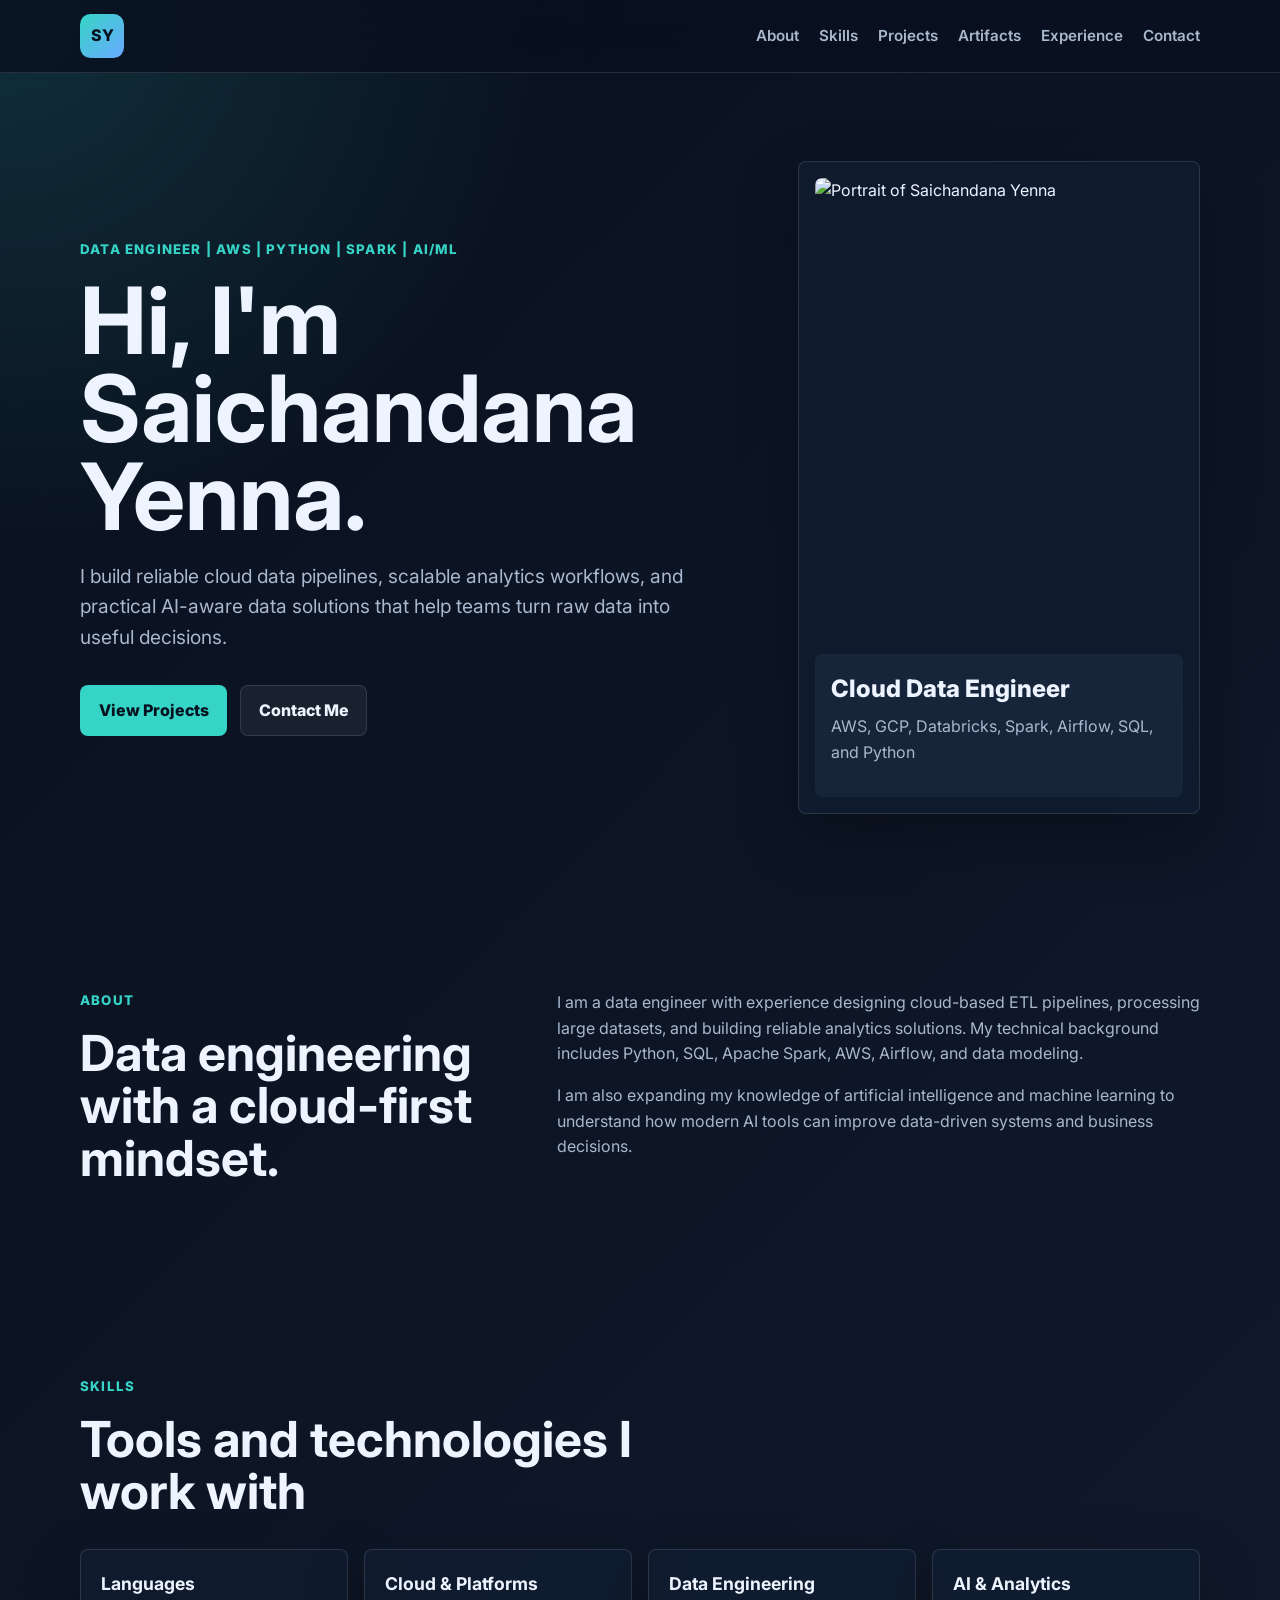
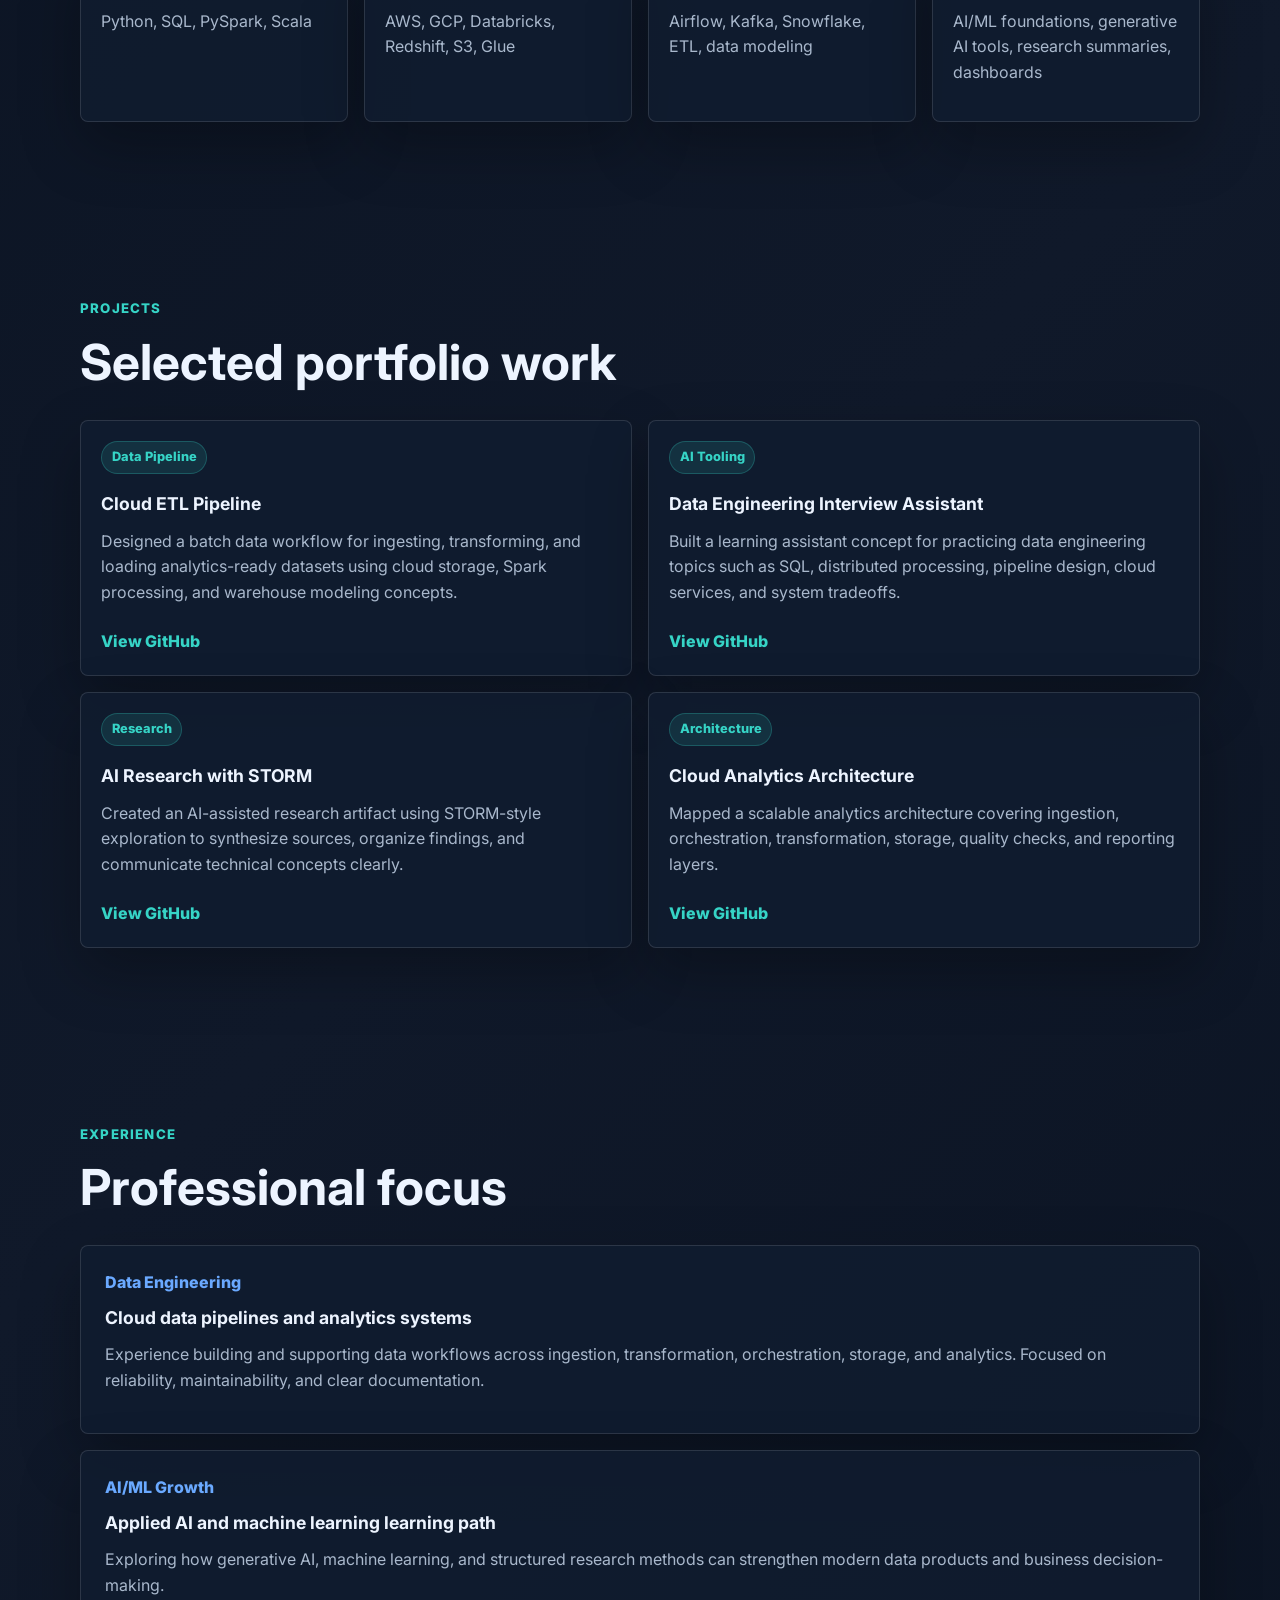
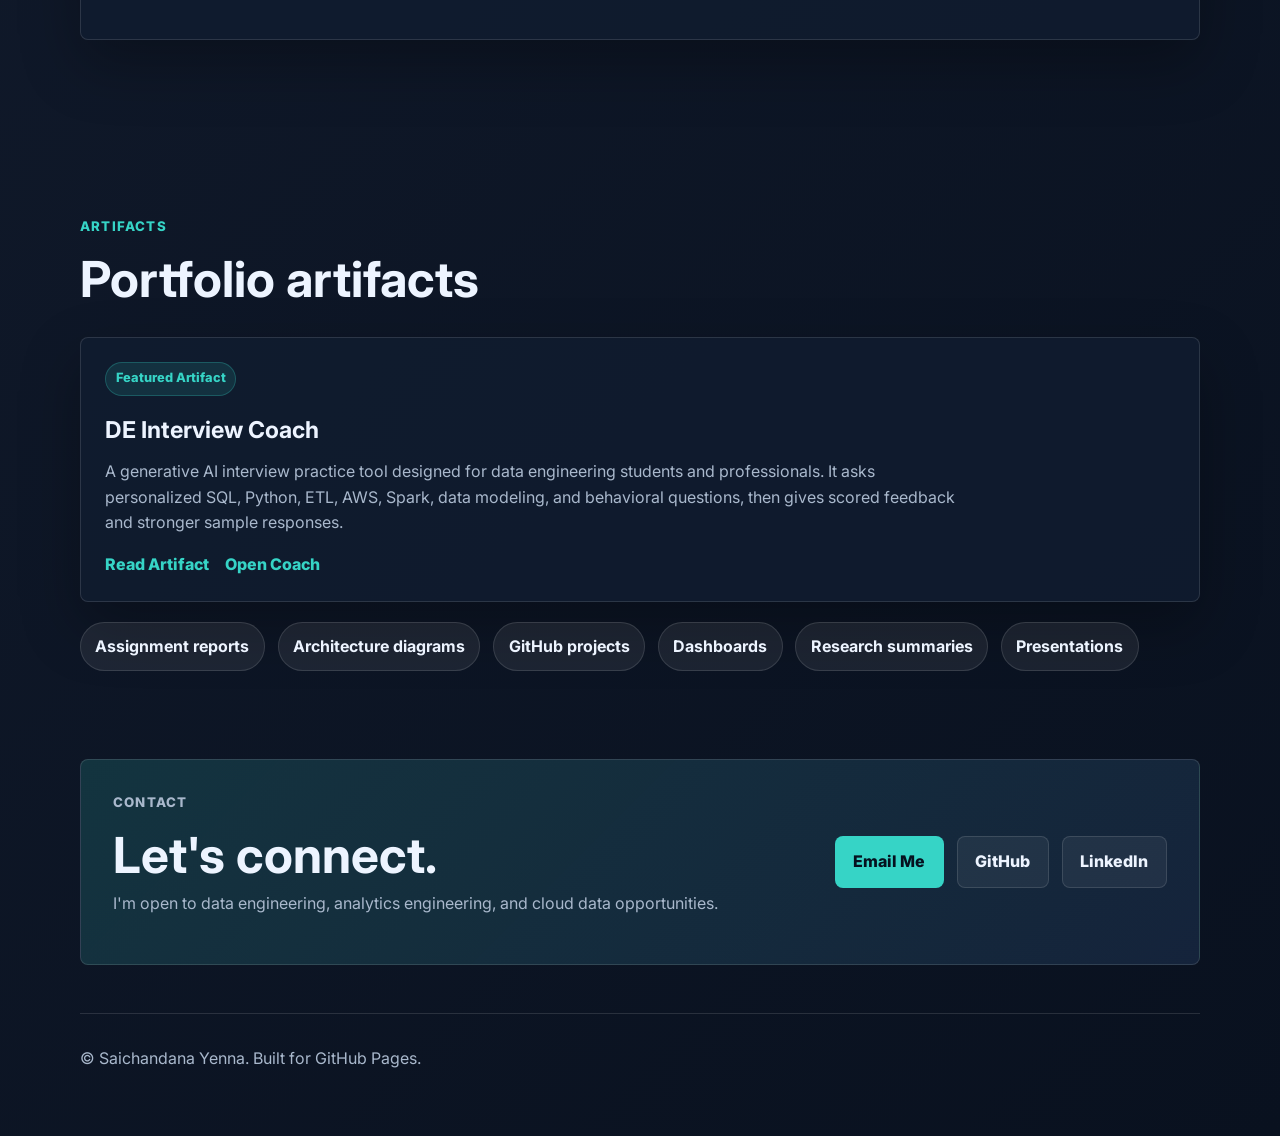
==== index.html @ 12b321be "Add DE Interview Coach artifact page" ====
<!DOCTYPE html>
<html lang="en">
<head>
  <meta charset="UTF-8">
  <meta name="viewport" content="width=device-width, initial-scale=1.0">
  <meta name="description" content="Saichandana Yenna portfolio - Data Engineer focused on cloud data pipelines, analytics, Spark, AWS, and AI/ML.">
  <title>Saichandana Yenna | Data Engineer Portfolio</title>
  <link rel="preconnect" href="https://fonts.googleapis.com">
  <link rel="preconnect" href="https://fonts.gstatic.com" crossorigin>
  <link href="https://fonts.googleapis.com/css2?family=Inter:wght@400;500;600;700;800&display=swap" rel="stylesheet">
  <link rel="stylesheet" href="styles.css">
</head>
<body>
  <a class="skip-link" href="#main">Skip to content</a>

  <header class="site-header">
    <nav class="nav" aria-label="Primary navigation">
      <a class="brand" href="#home" aria-label="Saichandana Yenna home">SY</a>
      <button class="nav-toggle" type="button" aria-label="Open menu" aria-expanded="false">
        <span></span>
        <span></span>
        <span></span>
      </button>
      <div class="nav-links">
        <a href="#about">About</a>
        <a href="#skills">Skills</a>
        <a href="#projects">Projects</a>
        <a href="#artifacts">Artifacts</a>
        <a href="#experience">Experience</a>
        <a href="#contact">Contact</a>
      </div>
    </nav>
  </header>

  <main id="main">
    <section class="hero section" id="home">
      <div class="hero-content">
        <p class="eyebrow">Data Engineer | AWS | Python | Spark | AI/ML</p>
        <h1>Hi, I'm Saichandana Yenna.</h1>
        <p class="hero-copy">
          I build reliable cloud data pipelines, scalable analytics workflows, and practical AI-aware data solutions that help teams turn raw data into useful decisions.
        </p>
        <div class="hero-actions">
          <a class="button primary" href="#projects">View Projects</a>
          <a class="button secondary" href="mailto:saichandanayenna@gmail.com">Contact Me</a>
        </div>
      </div>
      <aside class="hero-panel profile-card" aria-label="Saichandana Yenna profile">
        <img src="assets/profile-photo.jpg" alt="Portrait of Saichandana Yenna" class="profile-photo">
        <div>
          <span class="metric">Cloud Data Engineer</span>
          <p>AWS, GCP, Databricks, Spark, Airflow, SQL, and Python</p>
        </div>
      </aside>
    </section>

    <section class="section two-column" id="about">
      <div>
        <p class="eyebrow">About</p>
        <h2>Data engineering with a cloud-first mindset.</h2>
      </div>
      <div class="section-copy">
        <p>
          I am a data engineer with experience designing cloud-based ETL pipelines, processing large datasets, and building reliable analytics solutions. My technical background includes Python, SQL, Apache Spark, AWS, Airflow, and data modeling.
        </p>
        <p>
          I am also expanding my knowledge of artificial intelligence and machine learning to understand how modern AI tools can improve data-driven systems and business decisions.
        </p>
      </div>
    </section>

    <section class="section" id="skills">
      <div class="section-heading">
        <p class="eyebrow">Skills</p>
        <h2>Tools and technologies I work with</h2>
      </div>
      <div class="skill-grid">
        <div class="skill-group">
          <h3>Languages</h3>
          <p>Python, SQL, PySpark, Scala</p>
        </div>
        <div class="skill-group">
          <h3>Cloud & Platforms</h3>
          <p>AWS, GCP, Databricks, Redshift, S3, Glue</p>
        </div>
        <div class="skill-group">
          <h3>Data Engineering</h3>
          <p>Airflow, Kafka, Snowflake, ETL, data modeling</p>
        </div>
        <div class="skill-group">
          <h3>AI & Analytics</h3>
          <p>AI/ML foundations, generative AI tools, research summaries, dashboards</p>
        </div>
      </div>
    </section>

    <section class="section" id="projects">
      <div class="section-heading">
        <p class="eyebrow">Projects</p>
        <h2>Selected portfolio work</h2>
      </div>
      <div class="project-grid">
        <article class="project-card">
          <div class="project-tag">Data Pipeline</div>
          <h3>Cloud ETL Pipeline</h3>
          <p>Designed a batch data workflow for ingesting, transforming, and loading analytics-ready datasets using cloud storage, Spark processing, and warehouse modeling concepts.</p>
          <a href="https://github.com/SaichandanaYenna" target="_blank" rel="noreferrer">View GitHub</a>
        </article>
        <article class="project-card">
          <div class="project-tag">AI Tooling</div>
          <h3>Data Engineering Interview Assistant</h3>
          <p>Built a learning assistant concept for practicing data engineering topics such as SQL, distributed processing, pipeline design, cloud services, and system tradeoffs.</p>
          <a href="https://github.com/SaichandanaYenna" target="_blank" rel="noreferrer">View GitHub</a>
        </article>
        <article class="project-card">
          <div class="project-tag">Research</div>
          <h3>AI Research with STORM</h3>
          <p>Created an AI-assisted research artifact using STORM-style exploration to synthesize sources, organize findings, and communicate technical concepts clearly.</p>
          <a href="https://github.com/SaichandanaYenna" target="_blank" rel="noreferrer">View GitHub</a>
        </article>
        <article class="project-card">
          <div class="project-tag">Architecture</div>
          <h3>Cloud Analytics Architecture</h3>
          <p>Mapped a scalable analytics architecture covering ingestion, orchestration, transformation, storage, quality checks, and reporting layers.</p>
          <a href="https://github.com/SaichandanaYenna" target="_blank" rel="noreferrer">View GitHub</a>
        </article>
      </div>
    </section>

    <section class="section timeline-section" id="experience">
      <div class="section-heading">
        <p class="eyebrow">Experience</p>
        <h2>Professional focus</h2>
      </div>
      <div class="timeline">
        <article class="timeline-item">
          <span>Data Engineering</span>
          <h3>Cloud data pipelines and analytics systems</h3>
          <p>Experience building and supporting data workflows across ingestion, transformation, orchestration, storage, and analytics. Focused on reliability, maintainability, and clear documentation.</p>
        </article>
        <article class="timeline-item">
          <span>AI/ML Growth</span>
          <h3>Applied AI and machine learning learning path</h3>
          <p>Exploring how generative AI, machine learning, and structured research methods can strengthen modern data products and business decision-making.</p>
        </article>
      </div>
    </section>

    <section class="section" id="artifacts">
      <div class="section-heading">
        <p class="eyebrow">Artifacts</p>
        <h2>Portfolio artifacts</h2>
      </div>
      <article class="artifact-card">
        <div class="project-tag">Featured Artifact</div>
        <h3>DE Interview Coach</h3>
        <p>
          A generative AI interview practice tool designed for data engineering students and professionals. It asks personalized SQL, Python, ETL, AWS, Spark, data modeling, and behavioral questions, then gives scored feedback and stronger sample responses.
        </p>
        <div class="artifact-actions">
          <a href="de-interview-coach.html">Read Artifact</a>
          <a href="https://chatgpt.com/g/g-6a4af58b7a688191876b90e25c432fd0-de-interview-coach" target="_blank" rel="noreferrer">Open Coach</a>
        </div>
      </article>
      <div class="artifact-list">
        <span>Assignment reports</span>
        <span>Architecture diagrams</span>
        <span>GitHub projects</span>
        <span>Dashboards</span>
        <span>Research summaries</span>
        <span>Presentations</span>
      </div>
    </section>

    <section class="section contact-section" id="contact">
      <div>
        <p class="eyebrow">Contact</p>
        <h2>Let's connect.</h2>
        <p>I'm open to data engineering, analytics engineering, and cloud data opportunities.</p>
      </div>
      <div class="contact-actions">
        <a class="button primary" href="mailto:saichandanayenna@gmail.com">Email Me</a>
        <a class="button secondary" href="https://github.com/SaichandanaYenna" target="_blank" rel="noreferrer">GitHub</a>
        <a class="button secondary" href="https://www.linkedin.com/in/saichandana-yenna/" target="_blank" rel="noreferrer">LinkedIn</a>
      </div>
    </section>
  </main>

  <footer class="site-footer">
    <p>&copy; <span id="year"></span> Saichandana Yenna. Built for GitHub Pages.</p>
  </footer>

  <script src="script.js"></script>
</body>
</html>
---- styles.css ----
:root {
  --bg: #09111f;
  --panel: #111d30;
  --panel-strong: #17253b;
  --text: #edf4ff;
  --muted: #a9b8cc;
  --accent: #36d4c6;
  --accent-strong: #6aa9ff;
  --border: rgba(255, 255, 255, 0.12);
  --shadow: 0 24px 60px rgba(0, 0, 0, 0.28);
  --max-width: 1120px;
}

* {
  box-sizing: border-box;
}

html {
  scroll-behavior: smooth;
}

body {
  margin: 0;
  font-family: Inter, system-ui, -apple-system, BlinkMacSystemFont, "Segoe UI", sans-serif;
  color: var(--text);
  background:
    radial-gradient(circle at top left, rgba(54, 212, 198, 0.16), transparent 34rem),
    linear-gradient(135deg, #09111f 0%, #10192a 52%, #09111f 100%);
  line-height: 1.6;
}

a {
  color: inherit;
}

.skip-link {
  position: absolute;
  left: 1rem;
  top: -5rem;
  z-index: 10;
  padding: 0.75rem 1rem;
  color: var(--bg);
  background: var(--accent);
  border-radius: 0.5rem;
  transition: top 180ms ease;
}

.skip-link:focus {
  top: 1rem;
}

.site-header {
  position: sticky;
  top: 0;
  z-index: 5;
  background: rgba(9, 17, 31, 0.82);
  border-bottom: 1px solid var(--border);
  backdrop-filter: blur(18px);
}

.nav {
  width: min(100% - 2rem, var(--max-width));
  min-height: 4.5rem;
  margin: 0 auto;
  display: flex;
  align-items: center;
  justify-content: space-between;
  gap: 1.5rem;
}

.brand {
  display: inline-grid;
  place-items: center;
  width: 2.75rem;
  height: 2.75rem;
  color: #06111f;
  background: linear-gradient(135deg, var(--accent), var(--accent-strong));
  border-radius: 0.65rem;
  font-weight: 800;
  text-decoration: none;
  letter-spacing: 0;
}

.nav-links {
  display: flex;
  align-items: center;
  gap: 1.25rem;
}

.nav-links a {
  color: var(--muted);
  font-size: 0.95rem;
  font-weight: 600;
  text-decoration: none;
}

.nav-links a:hover,
.nav-links a:focus-visible {
  color: var(--text);
}

.nav-toggle {
  display: none;
  width: 2.75rem;
  height: 2.75rem;
  padding: 0;
  background: transparent;
  border: 1px solid var(--border);
  border-radius: 0.5rem;
}

.nav-toggle span {
  display: block;
  width: 1.1rem;
  height: 2px;
  margin: 0.25rem auto;
  background: var(--text);
}

.section {
  width: min(100% - 2rem, var(--max-width));
  margin: 0 auto;
  padding: 5.5rem 0;
}

.hero {
  min-height: calc(100vh - 4.5rem);
  display: grid;
  grid-template-columns: minmax(0, 1.25fr) minmax(18rem, 0.75fr);
  align-items: center;
  gap: 3rem;
}

.hero-content {
  max-width: 45rem;
}

.eyebrow {
  margin: 0 0 1rem;
  color: var(--accent);
  font-size: 0.83rem;
  font-weight: 800;
  letter-spacing: 0.09em;
  text-transform: uppercase;
}

h1,
h2,
h3,
p {
  margin-top: 0;
}

h1 {
  margin-bottom: 1.25rem;
  font-size: clamp(3rem, 8vw, 5.8rem);
  line-height: 0.95;
  letter-spacing: 0;
}

h2 {
  margin-bottom: 1rem;
  font-size: clamp(2rem, 4vw, 3.1rem);
  line-height: 1.05;
  letter-spacing: 0;
}

h3 {
  margin-bottom: 0.65rem;
  font-size: 1.1rem;
}

.hero-copy {
  max-width: 40rem;
  color: var(--muted);
  font-size: 1.2rem;
}

.hero-actions,
.contact-actions {
  display: flex;
  flex-wrap: wrap;
  gap: 0.8rem;
  margin-top: 2rem;
}

.button {
  display: inline-flex;
  align-items: center;
  justify-content: center;
  min-height: 2.9rem;
  padding: 0.75rem 1.1rem;
  border: 1px solid transparent;
  border-radius: 0.5rem;
  font-weight: 800;
  text-decoration: none;
}

.button.primary {
  color: #05111f;
  background: var(--accent);
}

.button.secondary {
  color: var(--text);
  background: rgba(255, 255, 255, 0.06);
  border-color: var(--border);
}

.button:hover,
.button:focus-visible {
  transform: translateY(-1px);
}

.hero-panel,
.skill-group,
.project-card,
.timeline-item {
  background: rgba(17, 29, 48, 0.82);
  border: 1px solid var(--border);
  border-radius: 0.5rem;
  box-shadow: var(--shadow);
}

.hero-panel {
  display: grid;
  gap: 1rem;
  padding: 1rem;
}

.hero-panel div {
  padding: 1rem;
  background: var(--panel-strong);
  border-radius: 0.45rem;
}

.profile-card {
  overflow: hidden;
}

.profile-photo {
  display: block;
  width: 100%;
  aspect-ratio: 4 / 5;
  object-fit: cover;
  object-position: center top;
  border-radius: 0.45rem;
}

.hero-panel p,
.skill-group p,
.project-card p,
.timeline-item p,
.contact-section p,
.section-copy p {
  color: var(--muted);
}

.metric {
  display: block;
  margin-bottom: 0.35rem;
  color: var(--text);
  font-size: 1.5rem;
  font-weight: 800;
}

.two-column {
  display: grid;
  grid-template-columns: 0.8fr 1.2fr;
  gap: 3rem;
}

.section-heading {
  max-width: 42rem;
  margin-bottom: 2rem;
}

.skill-grid,
.project-grid {
  display: grid;
  grid-template-columns: repeat(4, minmax(0, 1fr));
  gap: 1rem;
}

.skill-group,
.project-card {
  padding: 1.25rem;
}

.project-grid {
  grid-template-columns: repeat(2, minmax(0, 1fr));
}

.project-card {
  min-height: 16rem;
  display: flex;
  flex-direction: column;
  align-items: flex-start;
}

.project-card a {
  margin-top: auto;
  color: var(--accent);
  font-weight: 800;
  text-decoration: none;
}

.project-tag {
  width: fit-content;
  margin-bottom: 1rem;
  padding: 0.35rem 0.6rem;
  color: var(--accent);
  background: rgba(54, 212, 198, 0.12);
  border: 1px solid rgba(54, 212, 198, 0.25);
  border-radius: 999px;
  font-size: 0.8rem;
  font-weight: 800;
}

.timeline {
  display: grid;
  gap: 1rem;
}

.timeline-item {
  padding: 1.5rem;
}

.timeline-item span {
  display: block;
  margin-bottom: 0.5rem;
  color: var(--accent-strong);
  font-weight: 800;
}

.artifact-list {
  display: flex;
  flex-wrap: wrap;
  gap: 0.8rem;
}

.artifact-card {
  margin-bottom: 1.25rem;
  padding: 1.5rem;
  background: rgba(17, 29, 48, 0.82);
  border: 1px solid var(--border);
  border-radius: 0.5rem;
  box-shadow: var(--shadow);
}

.artifact-card h3 {
  font-size: 1.45rem;
}

.artifact-card p {
  max-width: 54rem;
  color: var(--muted);
}

.artifact-actions {
  display: flex;
  flex-wrap: wrap;
  gap: 1rem;
}

.artifact-actions a,
.back-link {
  color: var(--accent);
  font-weight: 800;
  text-decoration: none;
}

.artifact-page {
  max-width: 920px;
}

.back-link {
  display: inline-flex;
  margin-bottom: 2rem;
}

.artifact-hero {
  padding-bottom: 3rem;
  border-bottom: 1px solid var(--border);
}

.artifact-page h1 {
  font-size: clamp(2.8rem, 7vw, 5rem);
}

.artifact-body {
  display: grid;
  gap: 2.25rem;
  padding-top: 3rem;
}

.artifact-body section {
  padding: 1.5rem;
  background: rgba(17, 29, 48, 0.58);
  border: 1px solid var(--border);
  border-radius: 0.5rem;
}

.artifact-body h2 {
  font-size: clamp(1.55rem, 3vw, 2.15rem);
}

.artifact-body p {
  color: var(--muted);
}

.artifact-list span {
  padding: 0.65rem 0.9rem;
  color: var(--text);
  background: rgba(255, 255, 255, 0.07);
  border: 1px solid var(--border);
  border-radius: 999px;
  font-weight: 700;
}

.contact-section {
  display: grid;
  grid-template-columns: 1fr auto;
  align-items: center;
  gap: 2rem;
  margin-bottom: 3rem;
  padding: 2rem;
  background: linear-gradient(135deg, rgba(54, 212, 198, 0.16), rgba(106, 169, 255, 0.12));
  border: 1px solid var(--border);
  border-radius: 0.5rem;
}

.contact-section h2 {
  margin-bottom: 0.6rem;
}

.contact-actions {
  justify-content: flex-end;
  margin-top: 0;
}

.site-footer {
  width: min(100% - 2rem, var(--max-width));
  margin: 0 auto;
  padding: 2rem 0 3rem;
  color: var(--muted);
  border-top: 1px solid var(--border);
}

@media (max-width: 900px) {
  .hero,
  .two-column,
  .contact-section {
    grid-template-columns: 1fr;
  }

  .skill-grid,
  .project-grid {
    grid-template-columns: repeat(2, minmax(0, 1fr));
  }

  .contact-actions {
    justify-content: flex-start;
  }
}

@media (max-width: 680px) {
  .nav {
    min-height: 4rem;
  }

  .nav-toggle {
    display: block;
  }

  .nav-links {
    position: absolute;
    left: 1rem;
    right: 1rem;
    top: 4.4rem;
    display: none;
    flex-direction: column;
    align-items: stretch;
    padding: 1rem;
    background: var(--panel);
    border: 1px solid var(--border);
    border-radius: 0.5rem;
  }

  .nav-links.is-open {
    display: flex;
  }

  .nav-links a {
    padding: 0.55rem;
  }

  .section {
    padding: 4rem 0;
  }

  .hero {
    min-height: auto;
    padding-top: 4rem;
  }

  h1 {
    font-size: 3rem;
  }

  .skill-grid,
  .project-grid {
    grid-template-columns: 1fr;
  }

  .contact-section {
    padding: 1.25rem;
  }

  .artifact-body section {
    padding: 1.1rem;
  }
}
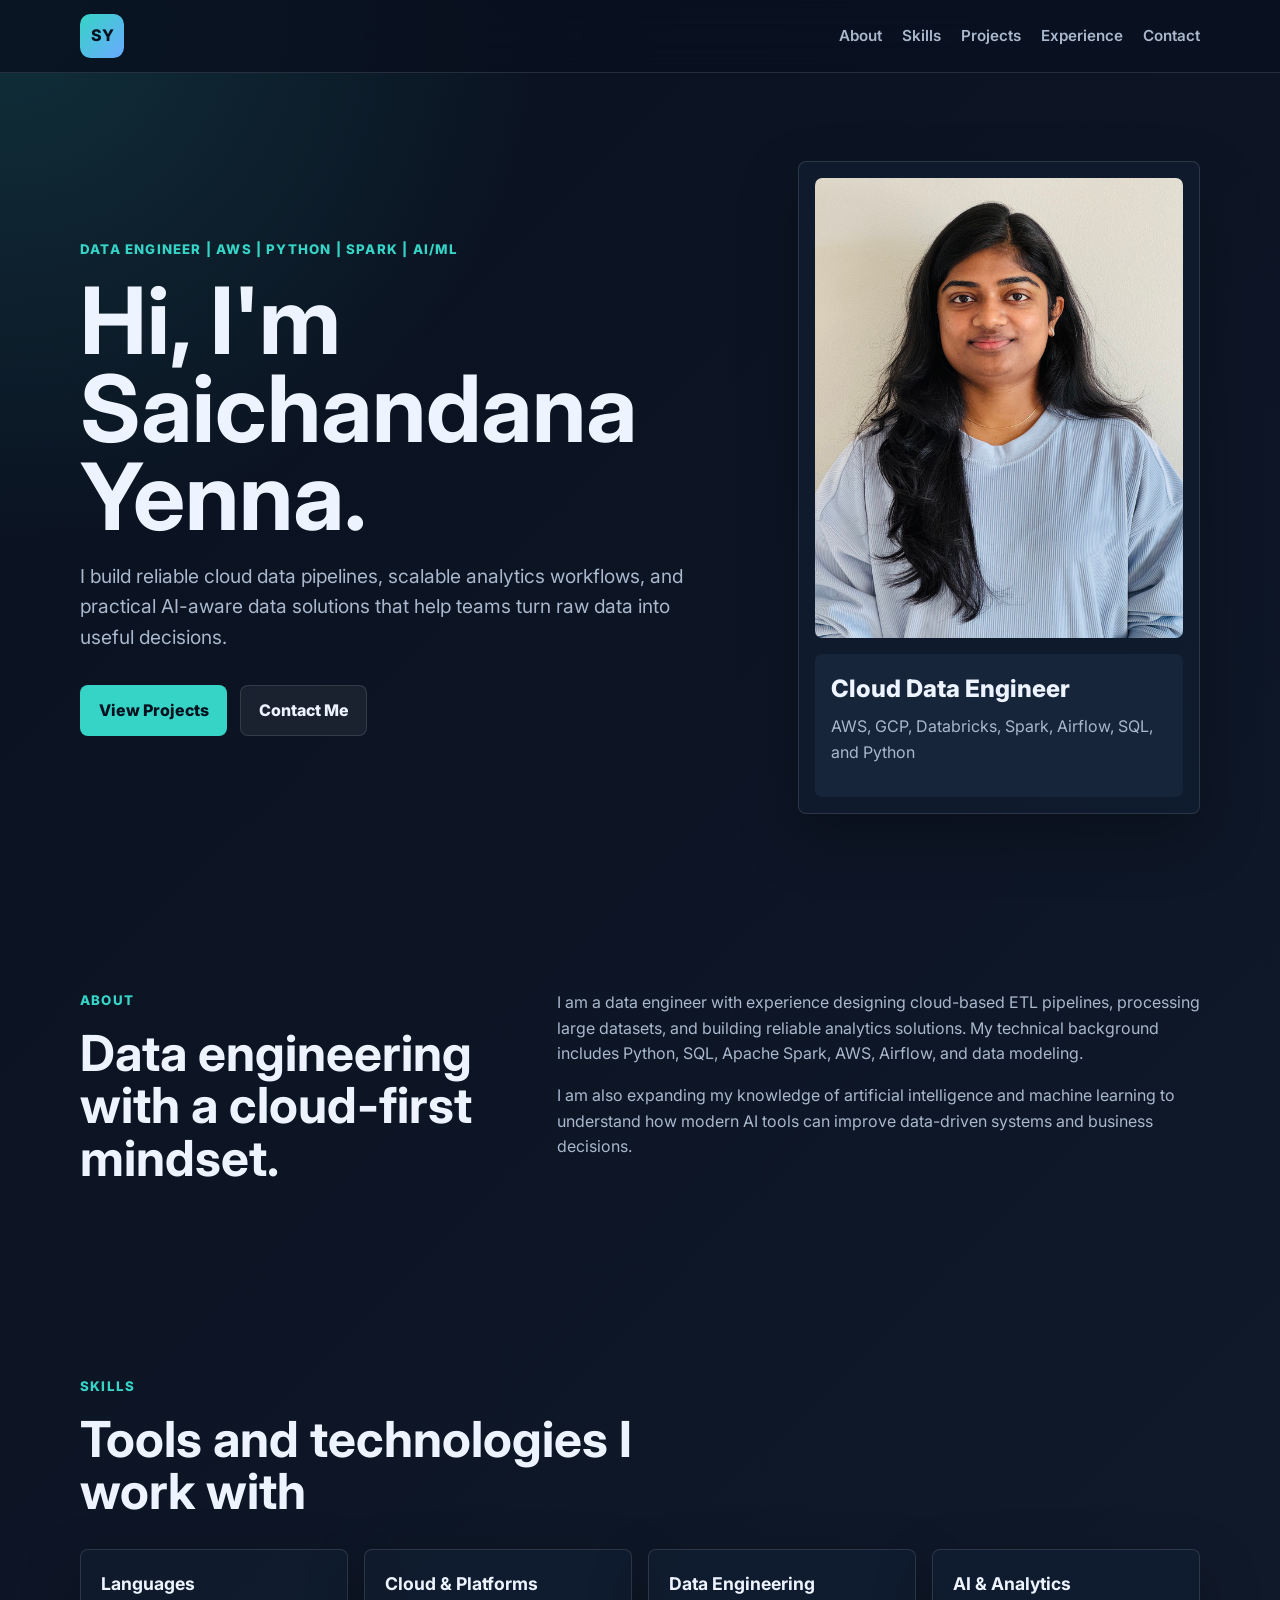
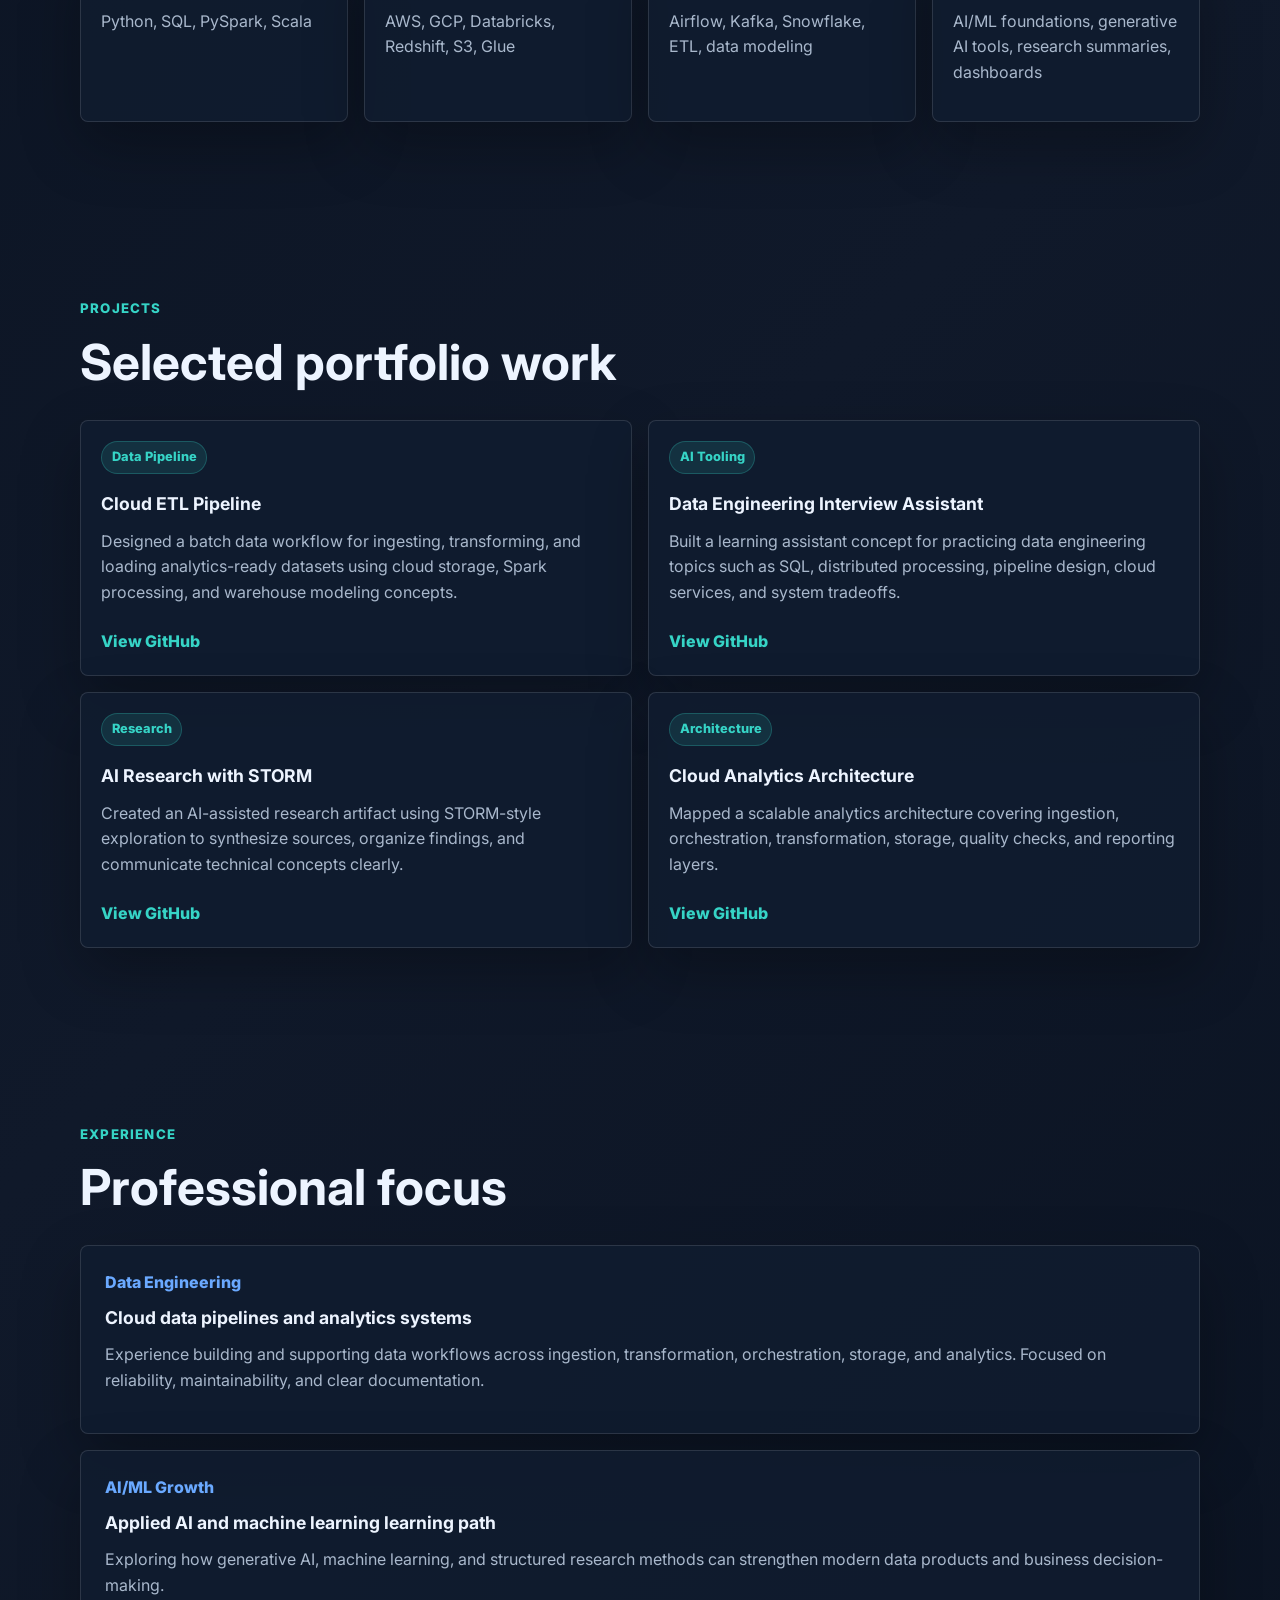
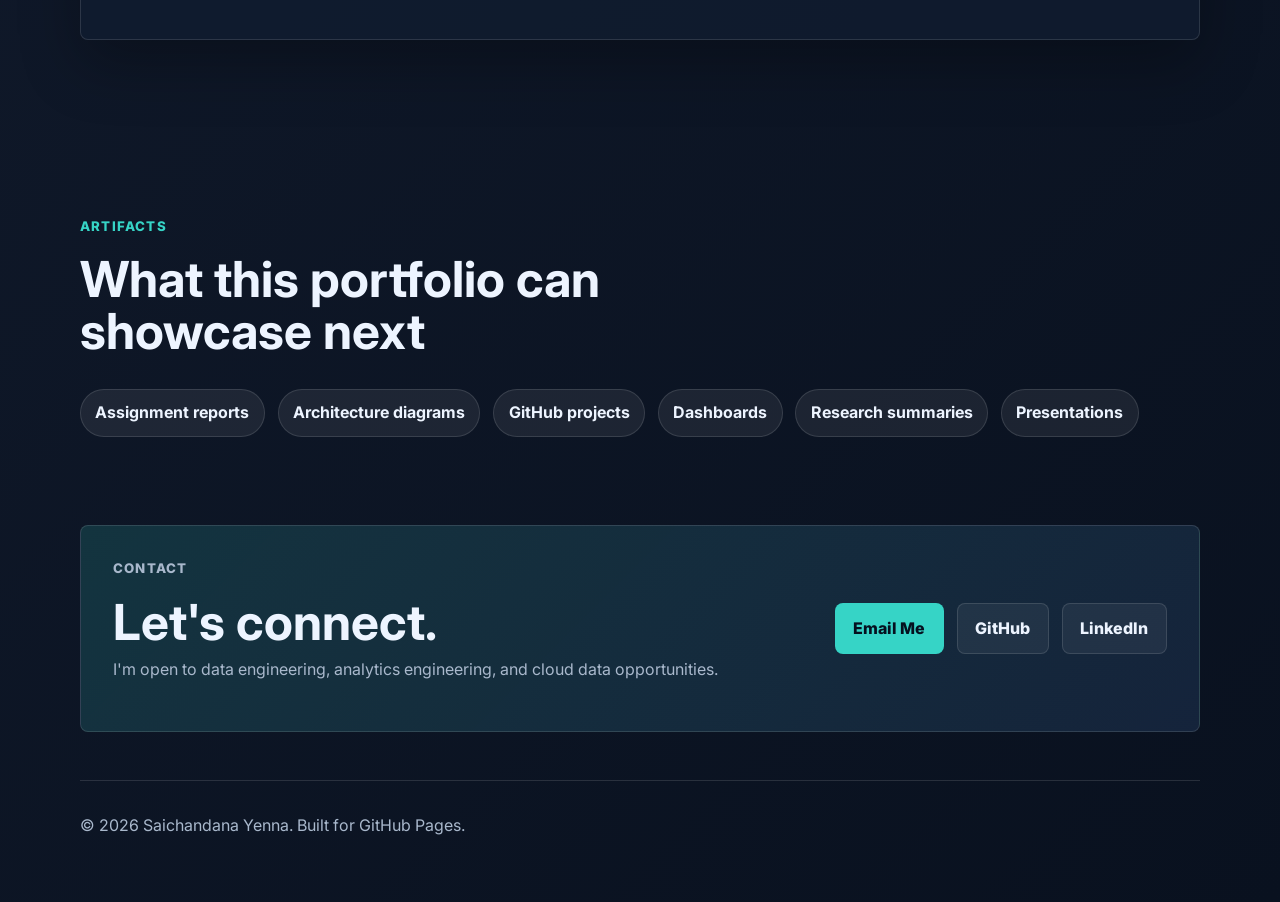
==== commit 89f3954a: "Build GitHub Pages portfolio" ====
--- a/index.html
+++ b/index.html
@@ -25,7 +25,6 @@
         <a href="#about">About</a>
         <a href="#skills">Skills</a>
         <a href="#projects">Projects</a>
-        <a href="#artifacts">Artifacts</a>
         <a href="#experience">Experience</a>
         <a href="#contact">Contact</a>
       </div>
@@ -149,19 +148,8 @@
     <section class="section" id="artifacts">
       <div class="section-heading">
         <p class="eyebrow">Artifacts</p>
-        <h2>Portfolio artifacts</h2>
+        <h2>What this portfolio can showcase next</h2>
       </div>
-      <article class="artifact-card">
-        <div class="project-tag">Featured Artifact</div>
-        <h3>DE Interview Coach</h3>
-        <p>
-          A generative AI interview practice tool designed for data engineering students and professionals. It asks personalized SQL, Python, ETL, AWS, Spark, data modeling, and behavioral questions, then gives scored feedback and stronger sample responses.
-        </p>
-        <div class="artifact-actions">
-          <a href="de-interview-coach.html">Read Artifact</a>
-          <a href="https://chatgpt.com/g/g-6a4af58b7a688191876b90e25c432fd0-de-interview-coach" target="_blank" rel="noreferrer">Open Coach</a>
-        </div>
-      </article>
       <div class="artifact-list">
         <span>Assignment reports</span>
         <span>Architecture diagrams</span>
--- a/styles.css
+++ b/styles.css
@@ -337,76 +337,6 @@
   display: flex;
   flex-wrap: wrap;
   gap: 0.8rem;
-}
-
-.artifact-card {
-  margin-bottom: 1.25rem;
-  padding: 1.5rem;
-  background: rgba(17, 29, 48, 0.82);
-  border: 1px solid var(--border);
-  border-radius: 0.5rem;
-  box-shadow: var(--shadow);
-}
-
-.artifact-card h3 {
-  font-size: 1.45rem;
-}
-
-.artifact-card p {
-  max-width: 54rem;
-  color: var(--muted);
-}
-
-.artifact-actions {
-  display: flex;
-  flex-wrap: wrap;
-  gap: 1rem;
-}
-
-.artifact-actions a,
-.back-link {
-  color: var(--accent);
-  font-weight: 800;
-  text-decoration: none;
-}
-
-.artifact-page {
-  max-width: 920px;
-}
-
-.back-link {
-  display: inline-flex;
-  margin-bottom: 2rem;
-}
-
-.artifact-hero {
-  padding-bottom: 3rem;
-  border-bottom: 1px solid var(--border);
-}
-
-.artifact-page h1 {
-  font-size: clamp(2.8rem, 7vw, 5rem);
-}
-
-.artifact-body {
-  display: grid;
-  gap: 2.25rem;
-  padding-top: 3rem;
-}
-
-.artifact-body section {
-  padding: 1.5rem;
-  background: rgba(17, 29, 48, 0.58);
-  border: 1px solid var(--border);
-  border-radius: 0.5rem;
-}
-
-.artifact-body h2 {
-  font-size: clamp(1.55rem, 3vw, 2.15rem);
-}
-
-.artifact-body p {
-  color: var(--muted);
 }
 
 .artifact-list span {
@@ -516,8 +446,4 @@
   .contact-section {
     padding: 1.25rem;
   }
-
-  .artifact-body section {
-    padding: 1.1rem;
-  }
-}
+}
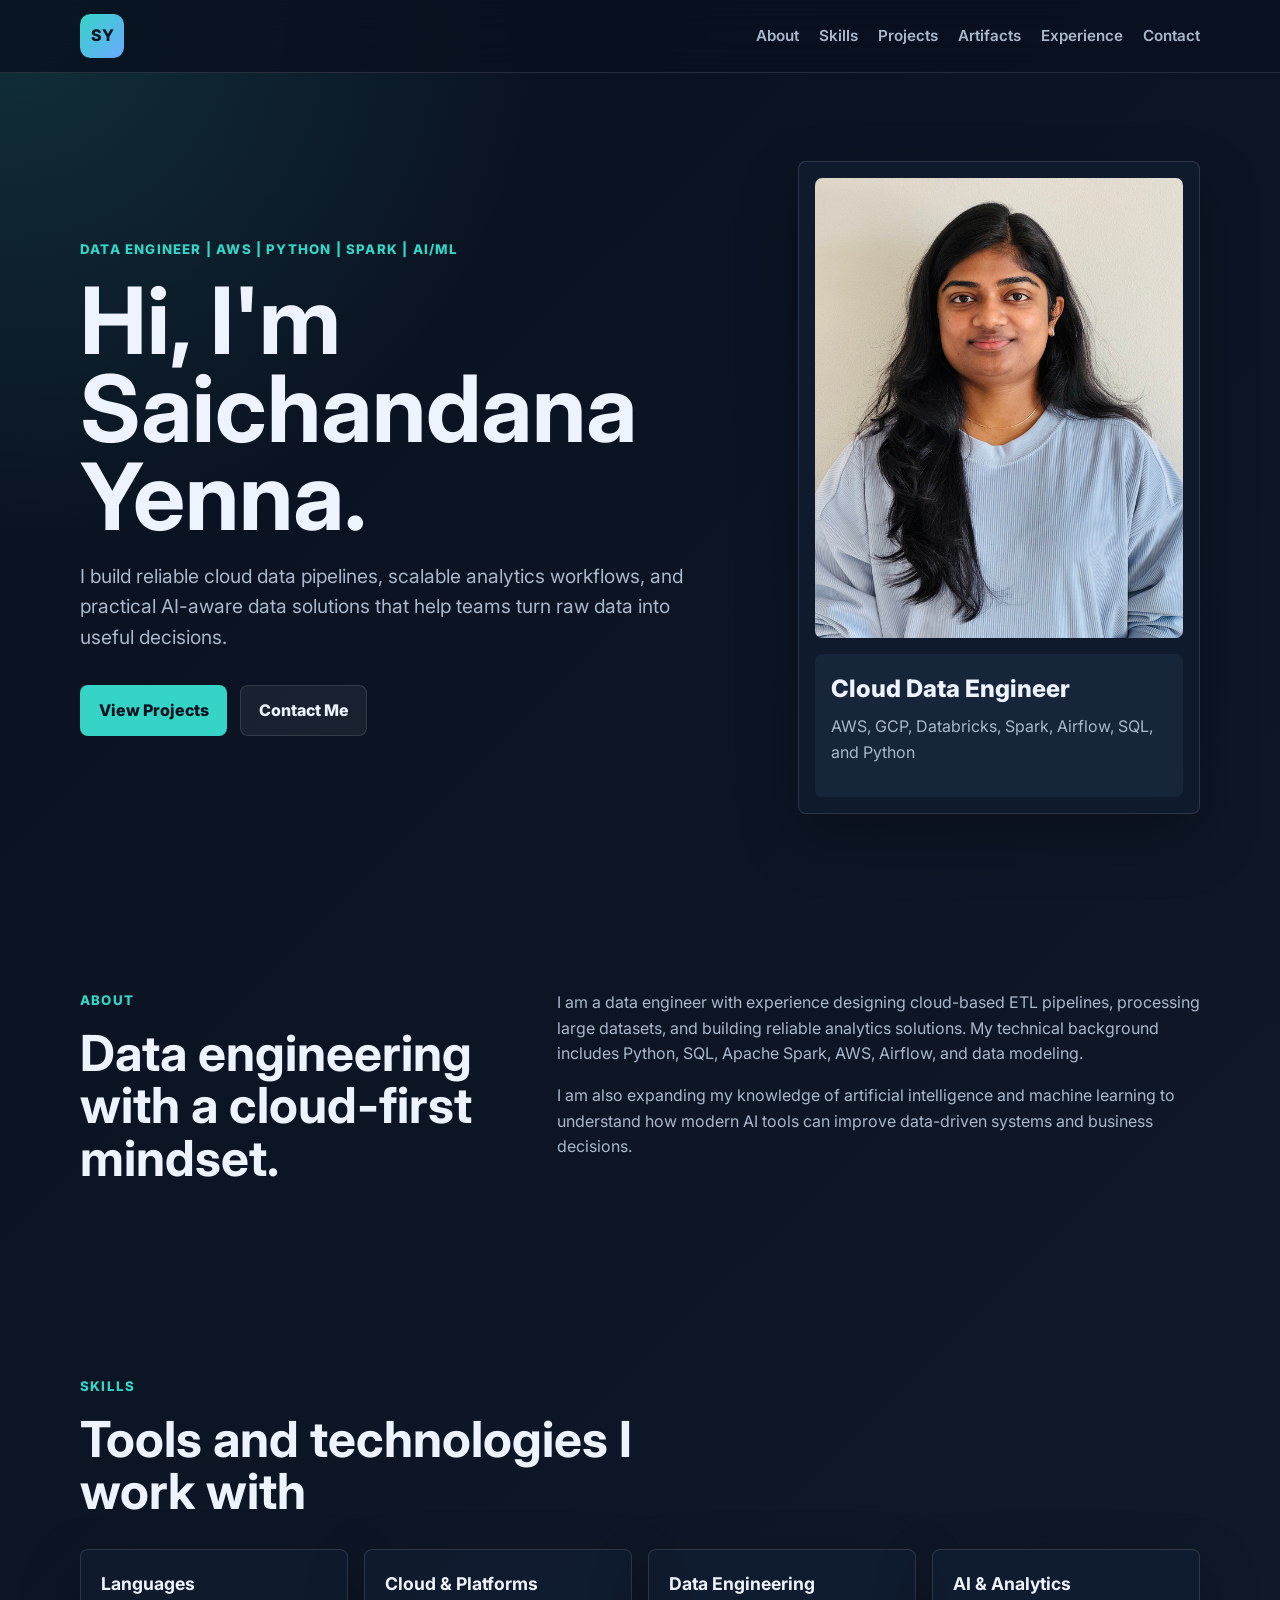
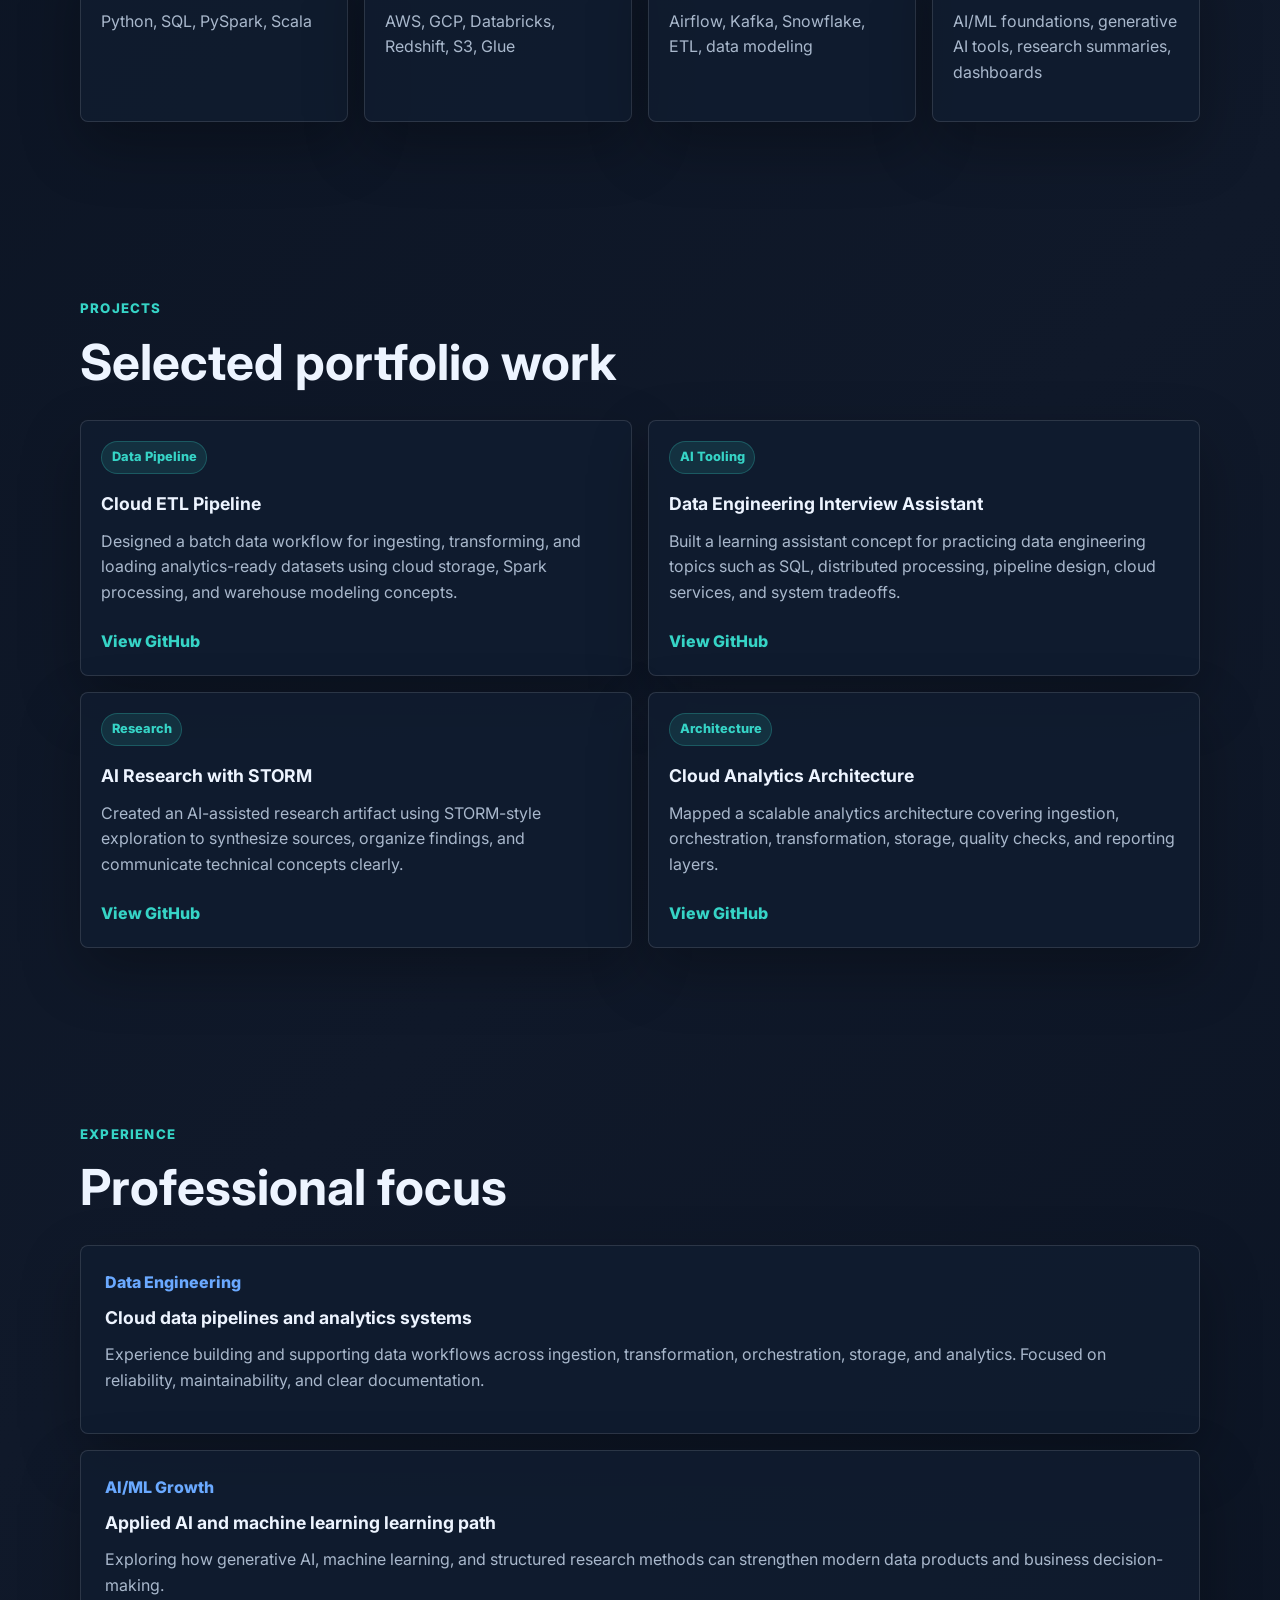
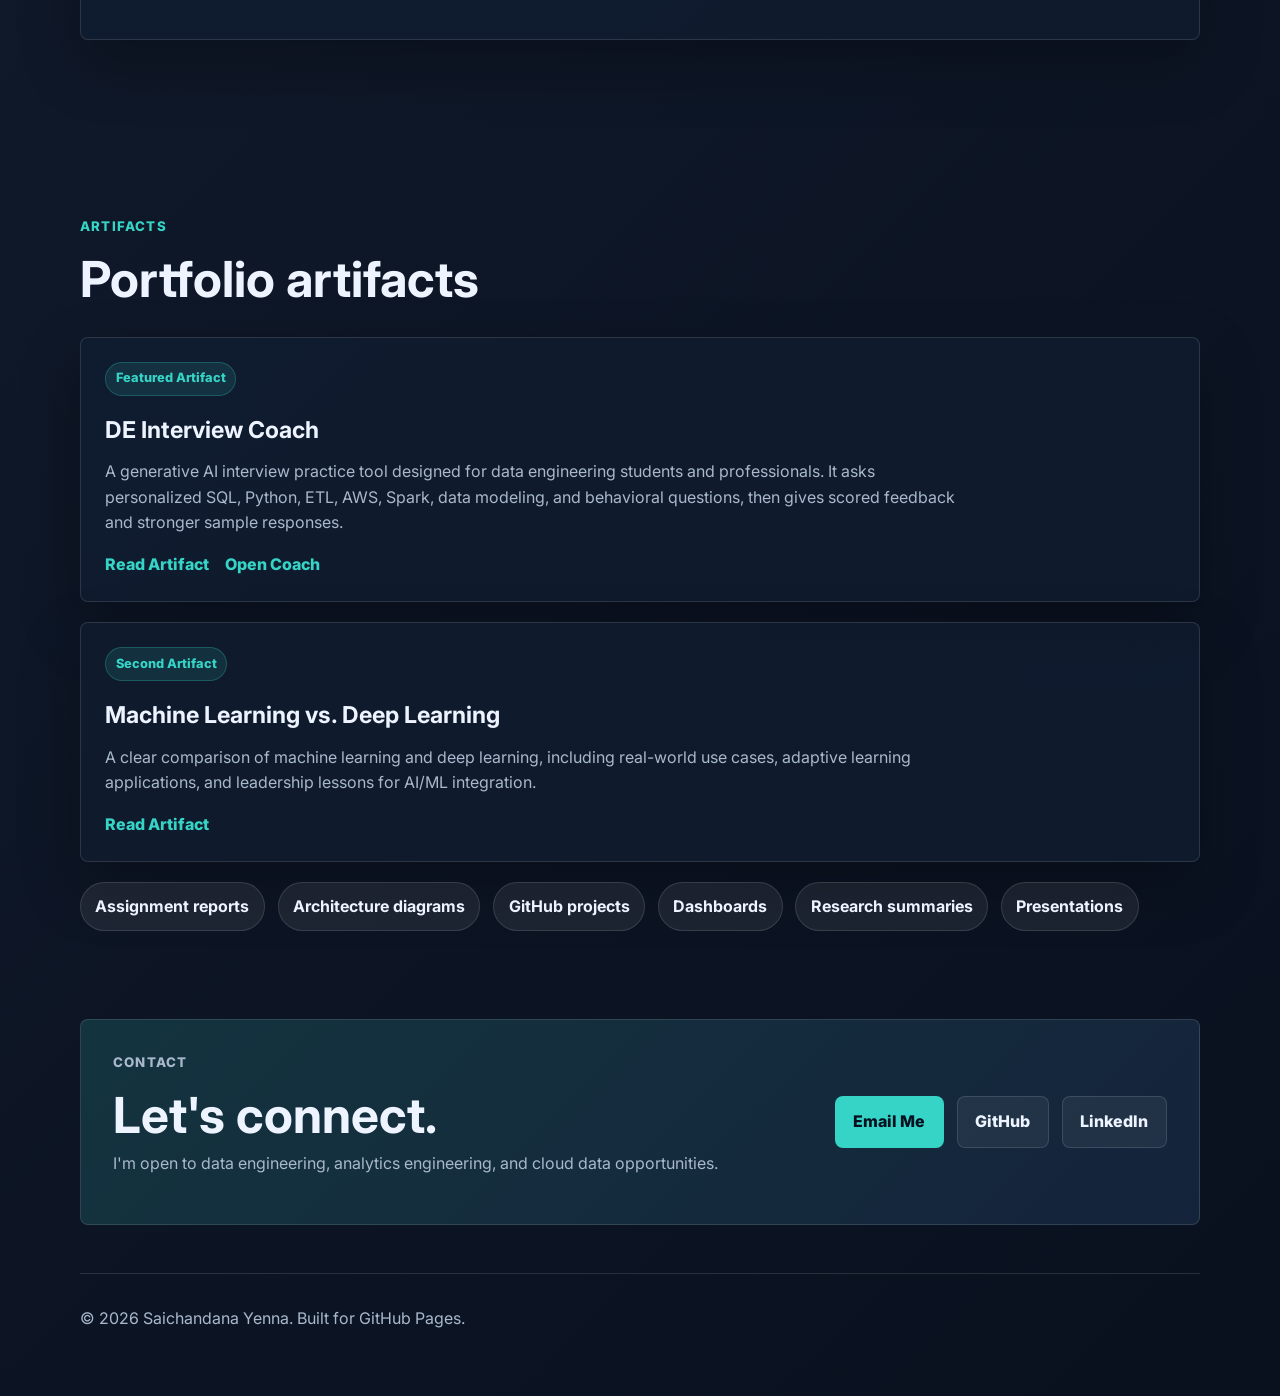
==== commit 6872a417: "Add machine learning deep learning artifact" ====
--- a/index.html
+++ b/index.html
@@ -25,6 +25,7 @@
         <a href="#about">About</a>
         <a href="#skills">Skills</a>
         <a href="#projects">Projects</a>
+        <a href="#artifacts">Artifacts</a>
         <a href="#experience">Experience</a>
         <a href="#contact">Contact</a>
       </div>
@@ -148,8 +149,29 @@
     <section class="section" id="artifacts">
       <div class="section-heading">
         <p class="eyebrow">Artifacts</p>
-        <h2>What this portfolio can showcase next</h2>
-      </div>
+        <h2>Portfolio artifacts</h2>
+      </div>
+      <article class="artifact-card">
+        <div class="project-tag">Featured Artifact</div>
+        <h3>DE Interview Coach</h3>
+        <p>
+          A generative AI interview practice tool designed for data engineering students and professionals. It asks personalized SQL, Python, ETL, AWS, Spark, data modeling, and behavioral questions, then gives scored feedback and stronger sample responses.
+        </p>
+        <div class="artifact-actions">
+          <a href="de-interview-coach.html">Read Artifact</a>
+          <a href="https://chatgpt.com/g/g-6a4af58b7a688191876b90e25c432fd0-de-interview-coach" target="_blank" rel="noreferrer">Open Coach</a>
+        </div>
+      </article>
+      <article class="artifact-card">
+        <div class="project-tag">Second Artifact</div>
+        <h3>Machine Learning vs. Deep Learning</h3>
+        <p>
+          A clear comparison of machine learning and deep learning, including real-world use cases, adaptive learning applications, and leadership lessons for AI/ML integration.
+        </p>
+        <div class="artifact-actions">
+          <a href="machine-learning-vs-deep-learning.html">Read Artifact</a>
+        </div>
+      </article>
       <div class="artifact-list">
         <span>Assignment reports</span>
         <span>Architecture diagrams</span>
--- a/styles.css
+++ b/styles.css
@@ -337,6 +337,114 @@
   display: flex;
   flex-wrap: wrap;
   gap: 0.8rem;
+}
+
+.artifact-card {
+  margin-bottom: 1.25rem;
+  padding: 1.5rem;
+  background: rgba(17, 29, 48, 0.82);
+  border: 1px solid var(--border);
+  border-radius: 0.5rem;
+  box-shadow: var(--shadow);
+}
+
+.artifact-card h3 {
+  font-size: 1.45rem;
+}
+
+.artifact-card p {
+  max-width: 54rem;
+  color: var(--muted);
+}
+
+.artifact-actions {
+  display: flex;
+  flex-wrap: wrap;
+  gap: 1rem;
+}
+
+.artifact-actions a,
+.back-link {
+  color: var(--accent);
+  font-weight: 800;
+  text-decoration: none;
+}
+
+.artifact-page {
+  max-width: 920px;
+}
+
+.back-link {
+  display: inline-flex;
+  margin-bottom: 2rem;
+}
+
+.artifact-hero {
+  padding-bottom: 3rem;
+  border-bottom: 1px solid var(--border);
+}
+
+.artifact-page h1 {
+  font-size: clamp(2.8rem, 7vw, 5rem);
+}
+
+.artifact-body {
+  display: grid;
+  gap: 2.25rem;
+  padding-top: 3rem;
+}
+
+.artifact-body section {
+  min-width: 0;
+  padding: 1.5rem;
+  background: rgba(17, 29, 48, 0.58);
+  border: 1px solid var(--border);
+  border-radius: 0.5rem;
+}
+
+.artifact-body h2 {
+  font-size: clamp(1.55rem, 3vw, 2.15rem);
+}
+
+.artifact-body p {
+  color: var(--muted);
+}
+
+.table-wrap {
+  max-width: 100%;
+  overflow-x: auto;
+  border: 1px solid var(--border);
+  border-radius: 0.5rem;
+}
+
+table {
+  width: 100%;
+  min-width: 720px;
+  border-collapse: collapse;
+  color: var(--muted);
+}
+
+th,
+td {
+  padding: 0.9rem;
+  text-align: left;
+  vertical-align: top;
+  border-bottom: 1px solid var(--border);
+}
+
+th {
+  color: var(--text);
+  background: rgba(54, 212, 198, 0.1);
+  font-size: 0.9rem;
+}
+
+tr:last-child td {
+  border-bottom: 0;
+}
+
+td:first-child {
+  color: var(--text);
+  font-weight: 800;
 }
 
 .artifact-list span {
@@ -446,4 +554,8 @@
   .contact-section {
     padding: 1.25rem;
   }
-}
+
+  .artifact-body section {
+    padding: 1.1rem;
+  }
+}
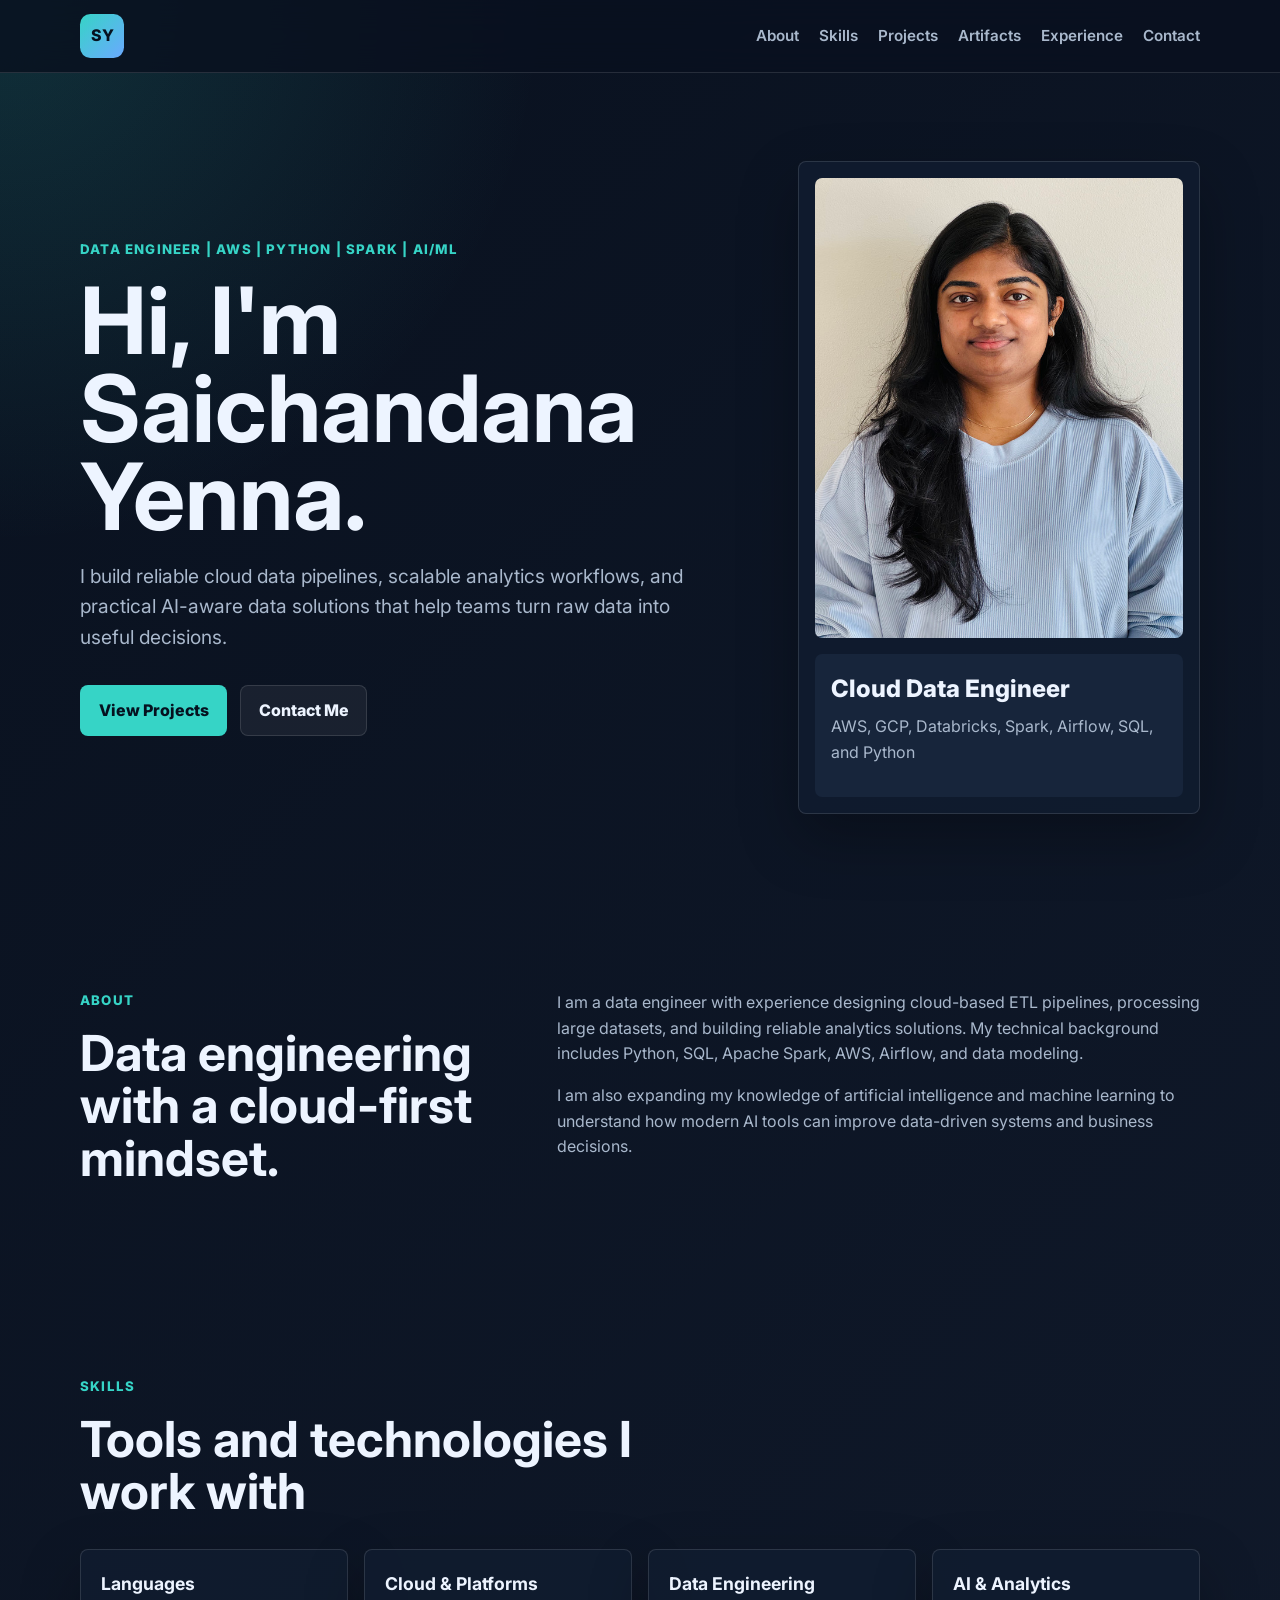
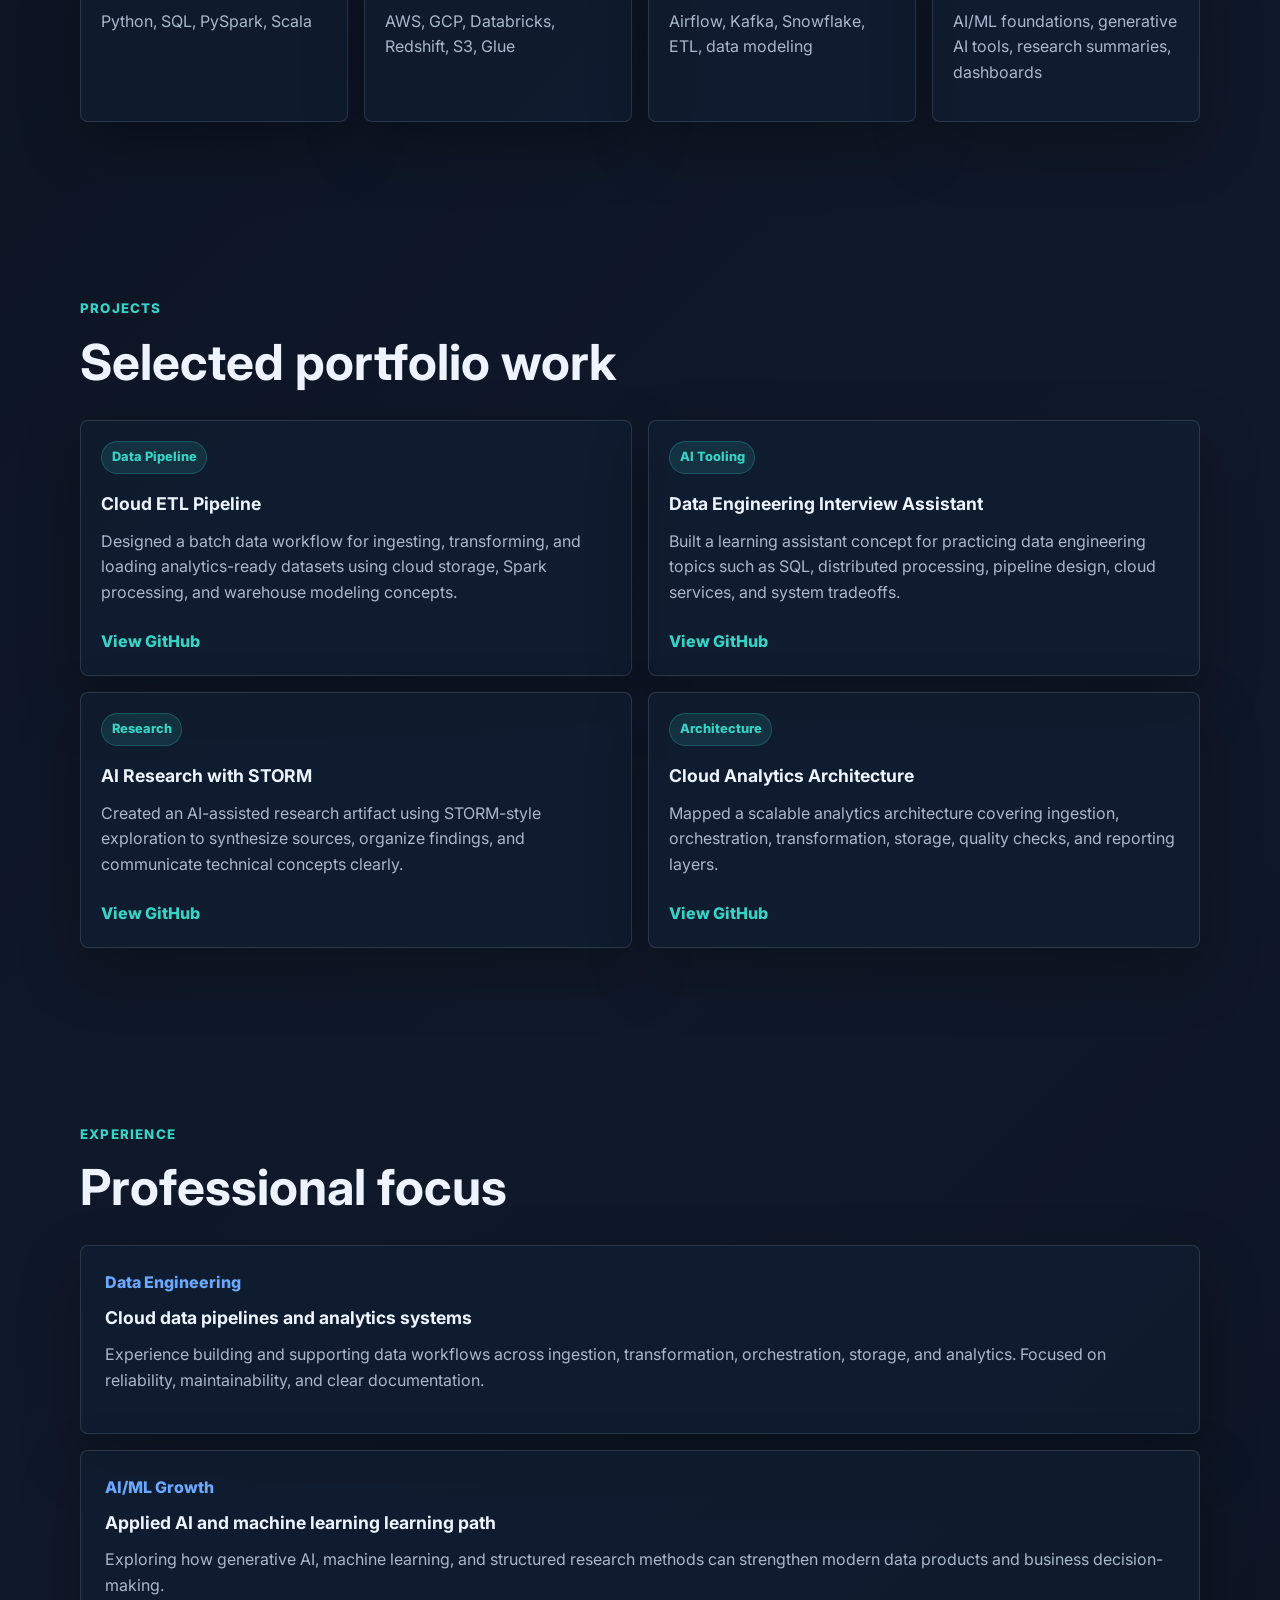
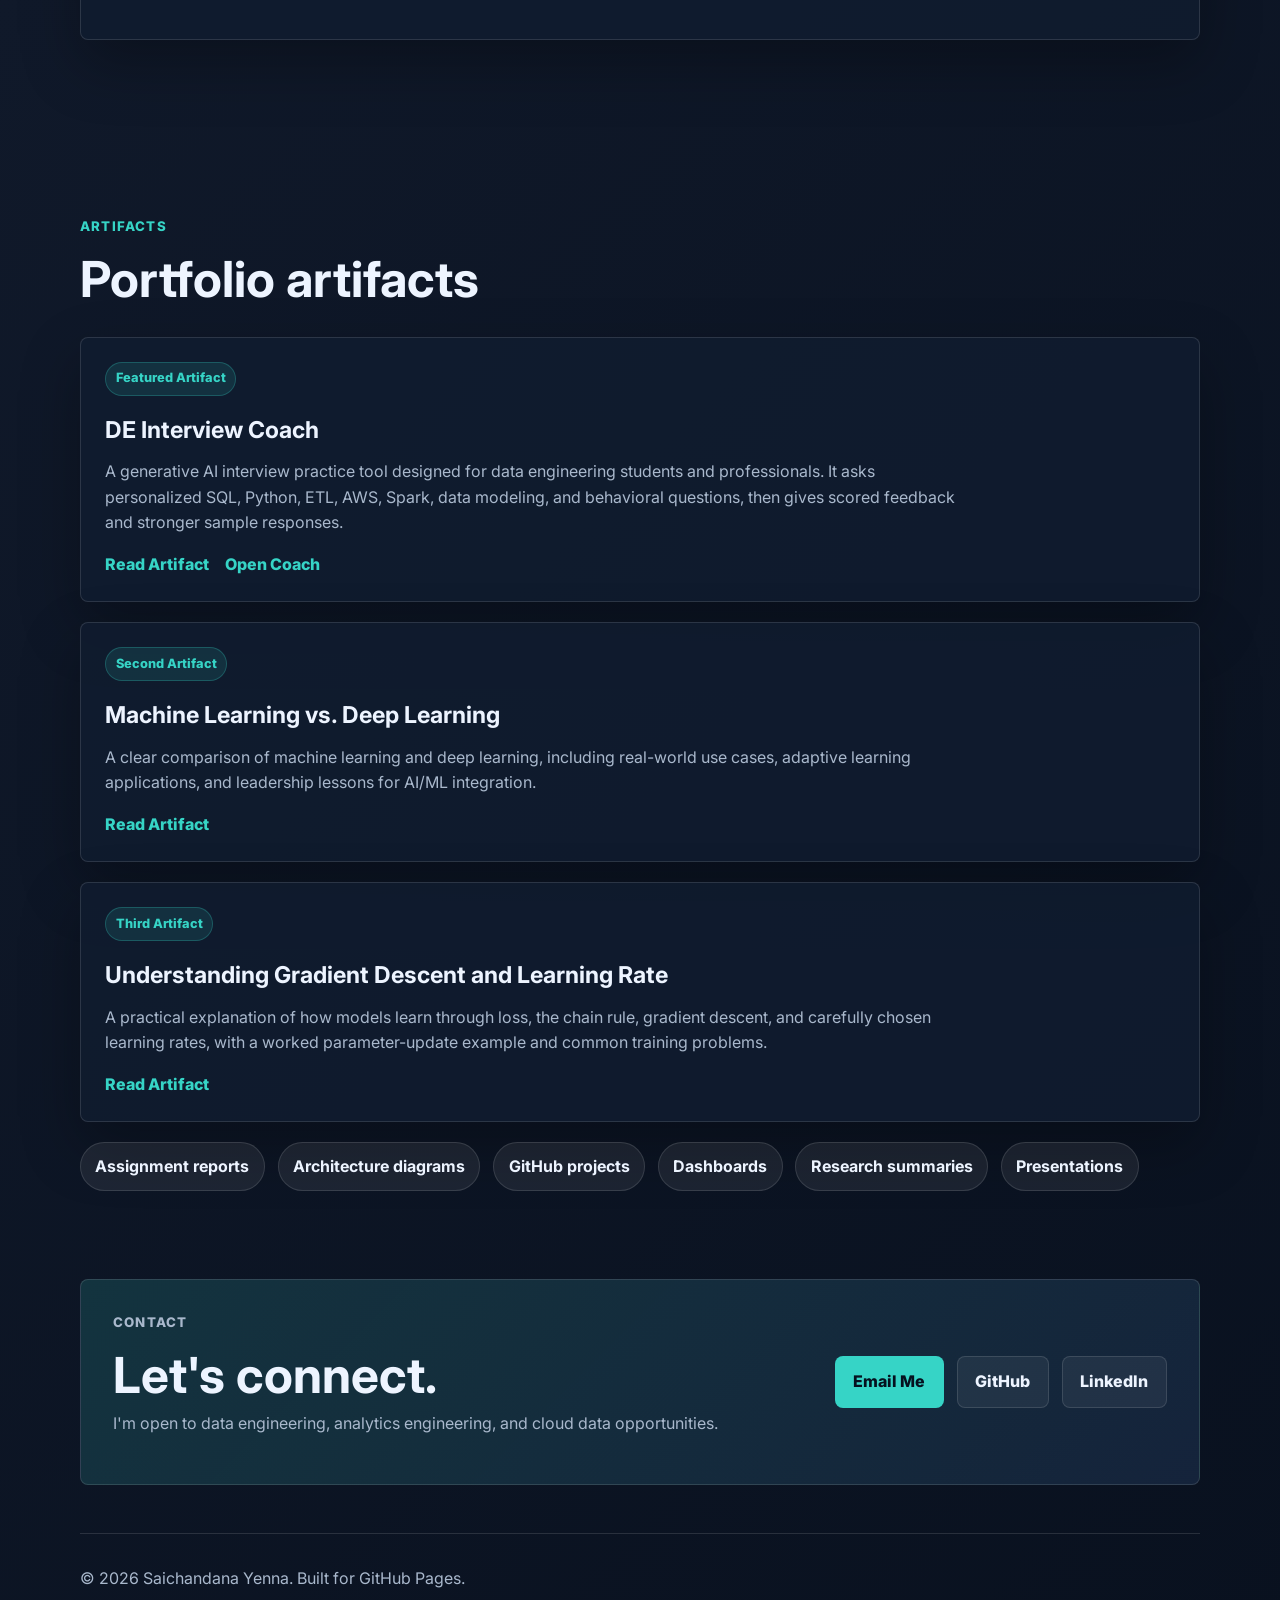
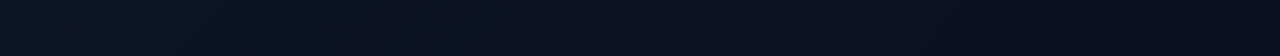
==== commit 092e3166: "Add gradient descent portfolio artifact" ====
--- a/index.html
+++ b/index.html
@@ -7,7 +7,7 @@
   <title>Saichandana Yenna | Data Engineer Portfolio</title>
   <link rel="preconnect" href="https://fonts.googleapis.com">
   <link rel="preconnect" href="https://fonts.gstatic.com" crossorigin>
-  <link href="https://fonts.googleapis.com/css2?family=Inter:wght@400;500;600;700;800&display=swap" rel="stylesheet">
+  <link href="https://fonts.googleapis.com/css2?family=Inter:wght@400;500;600;700;800&amp;display=swap" rel="stylesheet">
   <link rel="stylesheet" href="styles.css">
 </head>
 <body>
@@ -80,7 +80,7 @@
           <p>Python, SQL, PySpark, Scala</p>
         </div>
         <div class="skill-group">
-          <h3>Cloud & Platforms</h3>
+          <h3>Cloud &amp; Platforms</h3>
           <p>AWS, GCP, Databricks, Redshift, S3, Glue</p>
         </div>
         <div class="skill-group">
@@ -88,7 +88,7 @@
           <p>Airflow, Kafka, Snowflake, ETL, data modeling</p>
         </div>
         <div class="skill-group">
-          <h3>AI & Analytics</h3>
+          <h3>AI &amp; Analytics</h3>
           <p>AI/ML foundations, generative AI tools, research summaries, dashboards</p>
         </div>
       </div>
@@ -170,6 +170,16 @@
         </p>
         <div class="artifact-actions">
           <a href="machine-learning-vs-deep-learning.html">Read Artifact</a>
+        </div>
+      </article>
+      <article class="artifact-card">
+        <div class="project-tag">Third Artifact</div>
+        <h3>Understanding Gradient Descent and Learning Rate</h3>
+        <p>
+          A practical explanation of how models learn through loss, the chain rule, gradient descent, and carefully chosen learning rates, with a worked parameter-update example and common training problems.
+        </p>
+        <div class="artifact-actions">
+          <a href="gradient-descent-and-learning-rate.html">Read Artifact</a>
         </div>
       </article>
       <div class="artifact-list">
--- a/styles.css
+++ b/styles.css
@@ -408,6 +408,43 @@
 
 .artifact-body p {
   color: var(--muted);
+}
+
+.artifact-body ul,
+.artifact-body ol {
+  margin: 0;
+  padding-left: 1.4rem;
+  color: var(--muted);
+}
+
+.artifact-body li + li {
+  margin-top: 0.55rem;
+}
+
+.formula {
+  margin: 1.5rem 0;
+  padding: 1rem 1.25rem;
+  color: var(--text);
+  background: linear-gradient(135deg, rgba(54, 212, 198, 0.13), rgba(106, 169, 255, 0.1));
+  border-left: 4px solid var(--accent);
+  border-radius: 0.35rem;
+  font-size: clamp(1rem, 2.5vw, 1.2rem);
+  font-weight: 800;
+}
+
+.calculation {
+  display: grid;
+  gap: 0.45rem;
+  margin-top: 1.25rem;
+  padding: 1rem 1.25rem;
+  color: var(--muted);
+  background: rgba(255, 255, 255, 0.045);
+  border: 1px solid var(--border);
+  border-radius: 0.5rem;
+}
+
+.calculation strong {
+  color: var(--text);
 }
 
 .table-wrap {
